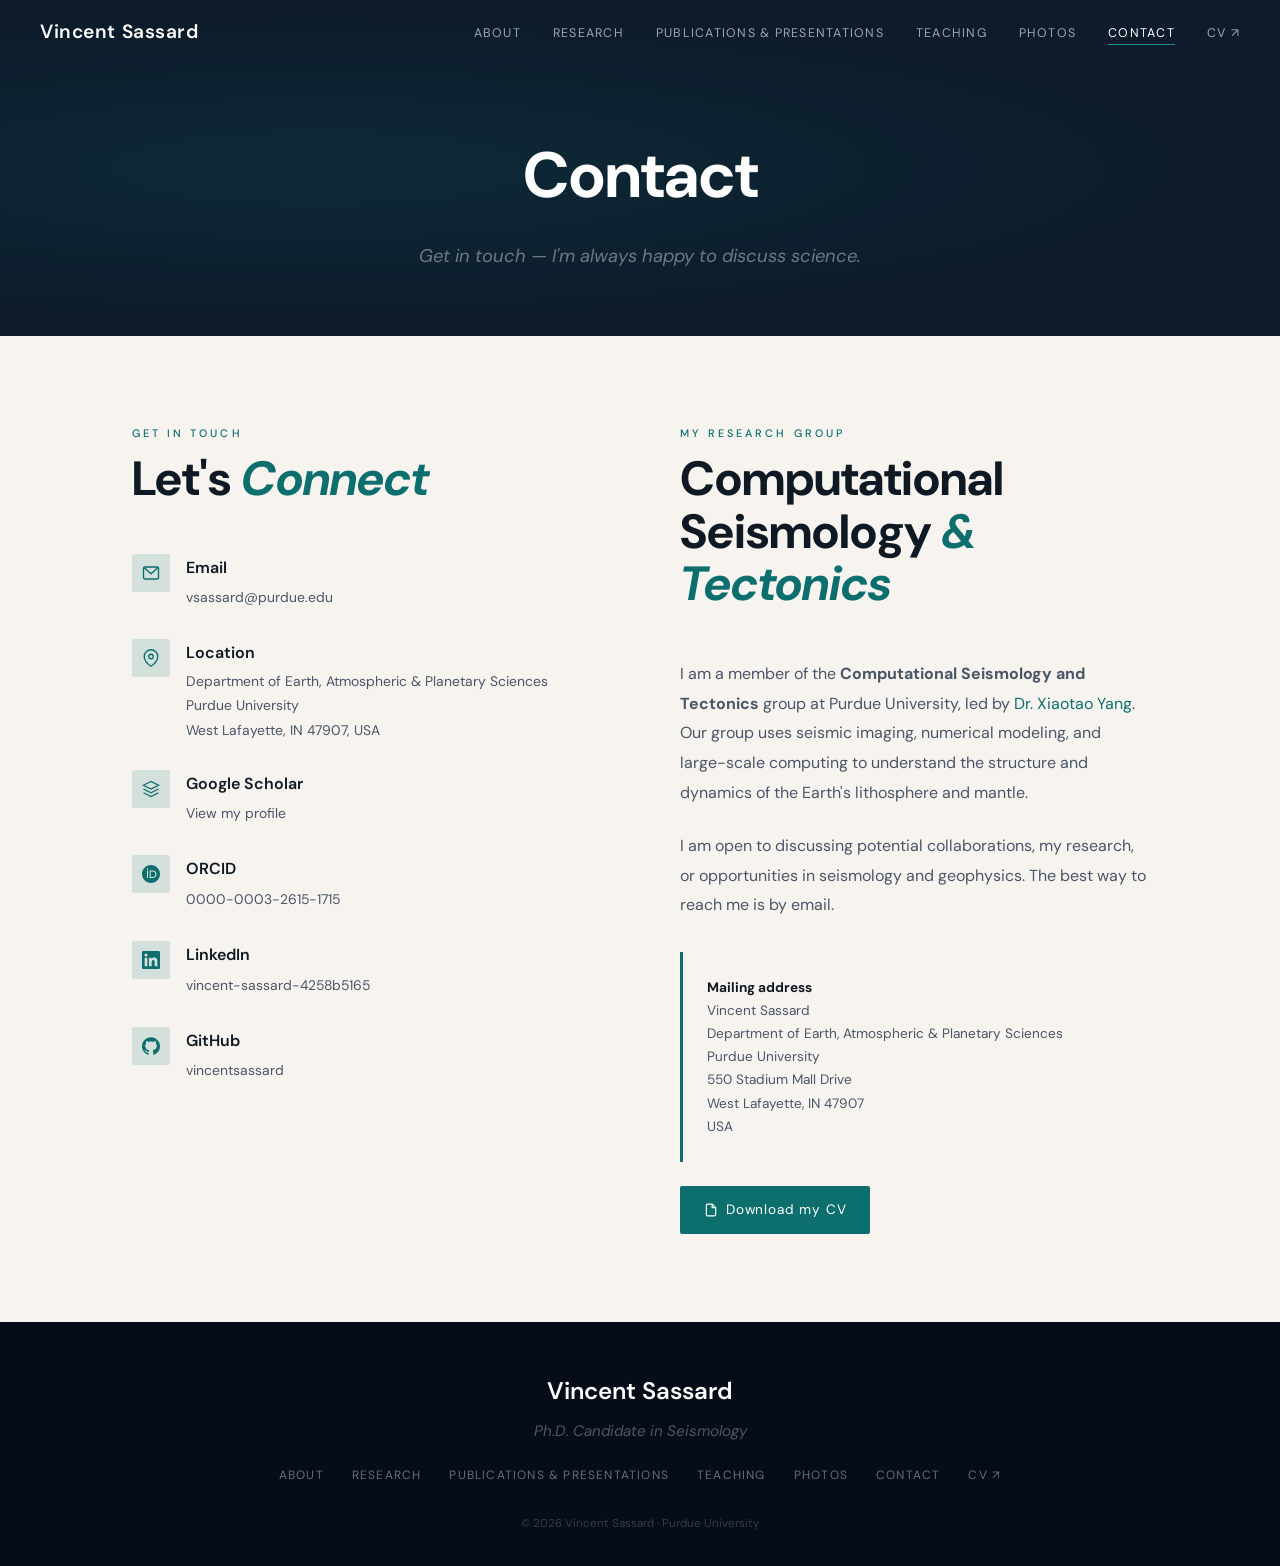
==== contact.html @ 74c4a4c8 "Update contact.html" ====
<!DOCTYPE html>
<html lang="en">
<head>
  <meta charset="UTF-8" />
  <meta name="viewport" content="width=device-width, initial-scale=1.0" />
  <title>Contact — Vincent Sassard</title>
  <meta name="description" content="Contact Vincent Sassard, Ph.D. Candidate in seismology at Purdue University." />
  <link rel="stylesheet" href="style.css" />
  <link rel="icon" type="image/x-icon" href="images/favicon.ico">
  <link rel="icon" type="image/png" sizes="32x32" href="images/favicon-32x32.png">
</head>
<body>

  <nav class="nav" id="nav">
    <a href="index.html" class="nav-brand">Vincent Sassard</a>
    <ul class="nav-links">
      <li><a href="index.html">About</a></li>
      <li><a href="research.html">Research</a></li>
      <li><a href="presentations.html">Publications &amp; Presentations</a></li>
      <li><a href="teaching.html">Teaching</a></li>
      <li><a href="photos.html">Photos</a></li>
      <li><a href="contact.html" class="active">Contact</a></li>
      <li><a href="Vincent_SASSARD_CV_2026-05-25.pdf" target="_blank">CV ↗</a></li>
    </ul>
  </nav>

  <header class="page-header">
    <div class="page-header-inner">
      <h1>Contact</h1>
      <p>Get in touch — I'm always happy to discuss science.</p>
    </div>
  </header>

  <section>
    <div class="container">
      <div class="contact-grid">

        <!-- Left column -->
        <div>
          <p class="section-label">Get in Touch</p>
          <h2 class="section-title">Let's <em>Connect</em></h2>

          <div class="contact-item fade-in">
            <div class="contact-item-icon">
              <svg width="18" height="18" fill="none" stroke="currentColor" stroke-width="1.8" viewBox="0 0 24 24"><rect x="2" y="4" width="20" height="16" rx="2"/><polyline points="2,4 12,13 22,4"/></svg>
            </div>
            <div class="contact-item-text">
              <h3>Email</h3>
              <a href="mailto:vsassard@purdue.edu">vsassard@purdue.edu</a>
            </div>
          </div>

          <div class="contact-item fade-in">
            <div class="contact-item-icon">
              <svg width="18" height="18" fill="none" stroke="currentColor" stroke-width="1.8" viewBox="0 0 24 24"><path d="M21 10c0 7-9 13-9 13s-9-6-9-13a9 9 0 0 1 18 0z"/><circle cx="12" cy="10" r="3"/></svg>
            </div>
            <div class="contact-item-text">
              <h3>Location</h3>
              <p>Department of Earth, Atmospheric &amp; Planetary Sciences<br>
              Purdue University<br>
              West Lafayette, IN 47907, USA</p>
            </div>
          </div>

          <div class="contact-item fade-in">
            <div class="contact-item-icon">
              <svg width="18" height="18" fill="none" stroke="currentColor" stroke-width="1.8" viewBox="0 0 24 24"><path d="M12 2L2 7l10 5 10-5-10-5z"/><path d="M2 17l10 5 10-5"/><path d="M2 12l10 5 10-5"/></svg>
            </div>
            <div class="contact-item-text">
              <h3>Google Scholar</h3>
              <a href="https://scholar.google.com/citations?user=3VavhfUAAAAJ&hl=en" target="_blank">View my profile</a>
            </div>
          </div>

          <div class="contact-item fade-in">
            <div class="contact-item-icon">
              <svg width="18" height="18" fill="currentColor" viewBox="0 0 24 24"><path d="M12 0C5.372 0 0 5.372 0 12s5.372 12 12 12 12-5.372 12-12S18.628 0 12 0zM7.369 4.378c.525 0 .947.431.947.947s-.422.947-.947.947a.95.95 0 0 1-.947-.947c0-.525.422-.947.947-.947zm-.722 3.038h1.444v10.041H6.647V7.416zm3.562 0h3.9c3.712 0 5.344 2.653 5.344 5.025 0 2.578-2.016 5.025-5.325 5.025h-3.919V7.416zm1.444 1.303v7.444h2.297c3.272 0 4.022-2.484 4.022-3.722 0-2.016-1.284-3.722-4.097-3.722h-2.222z"/></svg>
            </div>
            <div class="contact-item-text">
              <h3>ORCID</h3>
              <a href="https://orcid.org/0000-0003-2615-1715" target="_blank">0000-0003-2615-1715</a>
            </div>
          </div>

          <div class="contact-item fade-in">
            <div class="contact-item-icon">
              <svg width="18" height="18" fill="currentColor" viewBox="0 0 24 24"><path d="M20.447 20.452h-3.554v-5.569c0-1.328-.027-3.037-1.852-3.037-1.853 0-2.136 1.445-2.136 2.939v5.667H9.351V9h3.414v1.561h.046c.477-.9 1.637-1.85 3.37-1.85 3.601 0 4.267 2.37 4.267 5.455v6.286zM5.337 7.433a2.062 2.062 0 0 1-2.063-2.065 2.064 2.064 0 1 1 2.063 2.065zm1.782 13.019H3.555V9h3.564v11.452zM22.225 0H1.771C.792 0 0 .774 0 1.729v20.542C0 23.227.792 24 1.771 24h20.451C23.2 24 24 23.227 24 22.271V1.729C24 .774 23.2 0 22.222 0h.003z"/></svg>
            </div>
            <div class="contact-item-text">
              <h3>LinkedIn</h3>
              <a href="https://www.linkedin.com/in/vincent-sassard-4258b5165" target="_blank">vincent-sassard-4258b5165</a>
            </div>
          </div>

          <div class="contact-item fade-in">
            <div class="contact-item-icon">
              <svg width="18" height="18" fill="currentColor" viewBox="0 0 24 24"><path d="M12 .297c-6.63 0-12 5.373-12 12 0 5.303 3.438 9.8 8.205 11.385.6.113.82-.258.82-.577 0-.285-.01-1.04-.015-2.04-3.338.724-4.042-1.61-4.042-1.61C4.422 18.07 3.633 17.7 3.633 17.7c-1.087-.744.084-.729.084-.729 1.205.084 1.838 1.236 1.838 1.236 1.07 1.835 2.809 1.305 3.495.998.108-.776.417-1.305.76-1.605-2.665-.3-5.466-1.332-5.466-5.93 0-1.31.465-2.38 1.235-3.22-.135-.303-.54-1.523.105-3.176 0 0 1.005-.322 3.3 1.23.96-.267 1.98-.399 3-.405 1.02.006 2.04.138 3 .405 2.28-1.552 3.285-1.23 3.285-1.23.645 1.653.24 2.873.12 3.176.765.84 1.23 1.91 1.23 3.22 0 4.61-2.805 5.625-5.475 5.92.42.36.81 1.096.81 2.22 0 1.606-.015 2.896-.015 3.286 0 .315.21.69.825.57C20.565 22.092 24 17.592 24 12.297c0-6.627-5.373-12-12-12"/></svg>
            </div>
            <div class="contact-item-text">
              <h3>GitHub</h3>
              <a href="https://github.com/vincentsassard" target="_blank">vincentsassard</a>
            </div>
          </div>

        </div>

        <!-- Right column -->
        <div>
          <p class="section-label">My Research Group</p>
          <h2 class="section-title">Computational Seismology <em>&amp; Tectonics</em></h2>

          <p style="color:var(--text-secondary);font-size:1rem;line-height:1.85;margin-bottom:1.5rem;">
            I am a member of the <strong>Computational Seismology and Tectonics</strong> group at Purdue University,
            led by <a href="https://www.eaps.purdue.edu/people/profile/xyang/" target="_blank">Dr. Xiaotao Yang</a>.
            Our group uses seismic imaging, numerical modeling, and large-scale computing to understand the
            structure and dynamics of the Earth's lithosphere and mantle.
          </p>

          <p style="color:var(--text-secondary);font-size:1rem;line-height:1.85;margin-bottom:2rem;">
            I am open to discussing potential collaborations, my research, or opportunities in seismology and geophysics.
            The best way to reach me is by email.
          </p>

          <div style="padding:1.5rem;background:var(--cream);border-left:3px solid var(--teal);margin-bottom:1.5rem;">
            <p style="font-size:0.85rem;color:var(--text-secondary);line-height:1.7;margin:0;">
              <strong style="color:var(--text-primary);">Mailing address</strong><br>
              Vincent Sassard<br>
              Department of Earth, Atmospheric &amp; Planetary Sciences<br>
              Purdue University<br>
              550 Stadium Mall Drive<br>
              West Lafayette, IN 47907<br>
              USA
            </p>
          </div>

          <a href="Vincent_SASSARD_CV_2026-05-25.pdf" target="_blank"
             style="display:inline-flex;align-items:center;gap:0.5rem;padding:0.75rem 1.5rem;
                    background:var(--teal);color:#fff;font-size:0.85rem;
                    letter-spacing:0.06em;border-radius:2px;transition:var(--transition);"
             onmouseover="this.style.background='var(--teal-light)'"
             onmouseout="this.style.background='var(--teal)'">
            <svg width="14" height="14" fill="none" stroke="currentColor" stroke-width="2" viewBox="0 0 24 24"><path d="M14 2H6a2 2 0 0 0-2 2v16a2 2 0 0 0 2 2h12a2 2 0 0 0 2-2V8z"/><polyline points="14,2 14,8 20,8"/></svg>
            Download my CV
          </a>
        </div>

      </div>
    </div>
  </section>

  <footer class="footer">
    <div class="footer-inner">
      <div class="footer-name">Vincent Sassard</div>
      <div class="footer-title">Ph.D. Candidate in Seismology</div>
      <nav class="footer-nav">
        <a href="index.html">About</a>
        <a href="research.html">Research</a>
        <a href="presentations.html">Publications &amp; Presentations</a>
        <a href="teaching.html">Teaching</a>
        <a href="photos.html">Photos</a>
        <a href="contact.html">Contact</a>
        <a href="Vincent_SASSARD_CV_2026-05-25.pdf" target="_blank">CV ↗</a>
      </nav>
      <div class="footer-copy">© 2026 Vincent Sassard · Purdue University</div>
    </div>
  </footer>

  <script src="script.js"></script>
</body>
</html>
---- style.css ----
@import url('https://fonts.googleapis.com/css2?family=Cormorant+Garamond:ital,wght@0,400;0,600;0,700;1,400;1,600&family=DM+Sans:ital,wght@0,300;0,400;0,500;1,300&display=swap');

/* =====================
   CSS VARIABLES
   ===================== */
:root {
  --navy:        #060c18;
  --navy-mid:    #0d1b2a;
  --navy-light:  #1a3048;
  --teal:        #0d6e6e;
  --teal-light:  #1a9090;
  --teal-glow:   rgba(13,110,110,0.15);
  --gold:        #b8860b;
  --gold-light:  #d4a820;
  --cream:       #f7f4ef;
  --cream-dark:  #ede8e0;
  --white:       #ffffff;
  --text-primary:   #0f1923;
  --text-secondary: #4a5568;
  --text-muted:     #718096;
  --border:         rgba(0,0,0,0.09);
  --border-light:   rgba(0,0,0,0.06);

  --font-display: 'Cormorant Garamond', Georgia, serif;
  --font-body:    'DM Sans', system-ui, sans-serif;

  --max-width: 1080px;
  --ease: cubic-bezier(0.4, 0, 0.2, 1);
  --transition: all 0.35s var(--ease);
  --shadow-sm:  0 2px 8px rgba(0,0,0,0.07);
  --shadow:     0 4px 24px rgba(0,0,0,0.11);
  --shadow-lg:  0 12px 48px rgba(0,0,0,0.17);
}

/* =====================
   RESET & BASE
   ===================== */
*, *::before, *::after { box-sizing: border-box; margin: 0; padding: 0; }

html { scroll-behavior: smooth; font-size: 16px; }

body {
  font-family: var(--font-body);
  font-weight: 400;
  color: var(--text-primary);
  background: var(--cream);
  line-height: 1.75;
  -webkit-font-smoothing: antialiased;
}

img { max-width: 100%; height: auto; display: block; }

a { color: var(--teal); text-decoration: none; transition: var(--transition); }
a:hover { color: var(--teal-light); }

/* =====================
   NAVIGATION
   ===================== */
.nav {
  position: fixed; top: 0; left: 0; right: 0; z-index: 1000;
  height: 64px;
  padding: 0 2.5rem;
  display: flex; align-items: center; justify-content: space-between;
  background: transparent;
  transition: var(--transition);
}

.nav.scrolled {
  background: rgba(6, 12, 24, 0.96);
  backdrop-filter: blur(16px);
  border-bottom: 1px solid rgba(255,255,255,0.07);
  box-shadow: 0 4px 24px rgba(0,0,0,0.3);
}

.nav-brand {
  font-size: 1.2rem;
  font-weight: 600;
  color: #fff;
  letter-spacing: 0.03em;
}

.nav-links { display: flex; gap: 2rem; list-style: none; }

.nav-links a {
  color: rgba(255,255,255,0.6);
  font-size: 0.78rem;
  font-weight: 400;
  letter-spacing: 0.1em;
  text-transform: uppercase;
  position: relative;
}

.nav-links a::after {
  content: '';
  position: absolute; bottom: -4px; left: 0;
  width: 0; height: 1px;
  background: var(--teal-light);
  transition: var(--transition);
}

.nav-links a:hover,
.nav-links a.active { color: #fff; }

.nav-links a:hover::after,
.nav-links a.active::after { width: 100%; }

/* =====================
   HERO (index only)
   ===================== */
.hero {
  position: relative; min-height: 100vh;
  display: flex; align-items: center; justify-content: center;
  overflow: hidden;
  background: var(--navy);
}

.hero-bg {
  position: absolute; inset: 0;
  background:
    radial-gradient(ellipse at 15% 60%, rgba(13,110,110,0.28) 0%, transparent 55%),
    radial-gradient(ellipse at 85% 20%, rgba(184,134,11,0.12) 0%, transparent 45%),
    linear-gradient(155deg, #060c18 0%, #0d1b2a 55%, #081420 100%);
}

.hero-grain {
  position: absolute; inset: 0;
  background-image: url("data:image/svg+xml,%3Csvg viewBox='0 0 256 256' xmlns='http://www.w3.org/2000/svg'%3E%3Cfilter id='noise'%3E%3CfeTurbulence type='fractalNoise' baseFrequency='0.9' numOctaves='4' stitchTiles='stitch'/%3E%3C/filter%3E%3Crect width='100%25' height='100%25' filter='url(%23noise)' opacity='0.04'/%3E%3C/svg%3E");
  opacity: 0.5;
}

.hero-wave {
  position: absolute; bottom: 0; left: 0; right: 0;
  height: 160px; opacity: 0.12; pointer-events: none;
}

.hero-content {
  position: relative; z-index: 2;
  text-align: center; padding: 2rem;
  max-width: 820px;
}

.hero-eyebrow {
  font-size: 0.7rem; font-weight: 500;
  letter-spacing: 0.3em; text-transform: uppercase;
  color: var(--teal-light); margin-bottom: 1.5rem;
  opacity: 0; animation: fadeUp 0.9s var(--ease) 0.15s forwards;
}

.hero-name {
  font-size: clamp(3.5rem, 9vw, 7rem);
  font-weight: 700; color: #fff;
  line-height: 0.95; letter-spacing: -0.01em;
  margin-bottom: 1.25rem;
  opacity: 0; animation: fadeUp 0.9s var(--ease) 0.35s forwards;
}

.hero-name span { color: var(--teal-light); }

.hero-tagline {
  font-size: clamp(1.1rem, 2.5vw, 1.55rem);
  font-weight: 400;
  color: rgba(255,255,255,0.55);
  margin-bottom: 0.6rem;
  opacity: 0; animation: fadeUp 0.9s var(--ease) 0.55s forwards;
}

.hero-affil {
  font-size: 0.82rem; letter-spacing: 0.06em;
  color: rgba(255,255,255,0.35);
  margin-bottom: 2.75rem;
  opacity: 0; animation: fadeUp 0.9s var(--ease) 0.65s forwards;
}

.hero-links {
  display: flex; gap: 0.75rem; justify-content: center; flex-wrap: wrap;
  opacity: 0; animation: fadeUp 0.9s var(--ease) 0.85s forwards;
}

.hero-link {
  display: inline-flex; align-items: center; gap: 0.4rem;
  padding: 0.5rem 1.1rem;
  border: 1px solid rgba(255,255,255,0.18);
  border-radius: 2px;
  color: rgba(255,255,255,0.65);
  font-size: 0.75rem; letter-spacing: 0.06em;
  background: rgba(255,255,255,0.03);
  transition: var(--transition);
}

.hero-link:hover {
  border-color: var(--teal-light);
  color: var(--teal-light);
  background: rgba(13,110,110,0.1);
  transform: translateY(-2px);
}

.hero-scroll {
  position: absolute; bottom: 2.5rem; left: 50%; transform: translateX(-50%);
  display: flex; flex-direction: column; align-items: center; gap: 0.5rem;
  color: rgba(255,255,255,0.3);
  font-size: 0.65rem; letter-spacing: 0.2em; text-transform: uppercase;
  animation: float 3s ease-in-out infinite 2s;
}

.hero-scroll-line {
  width: 1px; height: 36px;
  background: linear-gradient(to bottom, transparent, rgba(255,255,255,0.3));
}

/* =====================
   PAGE HEADER (non-hero pages)
   ===================== */
.page-header {
  background: var(--navy-mid);
  padding: 7.5rem 2rem 4rem;
  text-align: center; position: relative; overflow: hidden;
}

.page-header::before {
  content: '';
  position: absolute; inset: 0;
  background: radial-gradient(ellipse at 25% 50%, rgba(13,110,110,0.18) 0%, transparent 65%);
}

.page-header-inner { position: relative; z-index: 1; }

.page-header h1 {
  font-size: clamp(2.5rem, 5vw, 4.5rem);
  font-weight: 700; color: #fff;
  margin-bottom: 0.5rem;
}

.page-header p {
  font-size: 1.15rem; font-style: italic;
  color: rgba(255,255,255,0.4);
}

/* =====================
   LAYOUT
   ===================== */
.container { max-width: var(--max-width); margin: 0 auto; padding: 0 2rem; }

section { padding: 5.5rem 0; }
section.alt { background: var(--white); }

.section-label {
  font-size: 0.68rem; font-weight: 500; letter-spacing: 0.28em;
  text-transform: uppercase; color: var(--teal); margin-bottom: 0.6rem;
}

.section-title {
  font-size: clamp(2rem, 4vw, 3rem);
  font-weight: 700; color: var(--text-primary);
  line-height: 1.1; margin-bottom: 3rem;
}

.section-title em { font-style: italic; color: var(--teal); }

/* =====================
   ABOUT (index)
   ===================== */
.about-grid {
  display: grid;
  grid-template-columns: 280px 1fr;
  gap: 5rem; align-items: start;
}

.about-photo {
  width: 100%; aspect-ratio: 3/4;
  object-fit: cover; border-radius: 2px;
  margin-bottom: 1.5rem;
  box-shadow: var(--shadow);
}

.about-photo-placeholder {
  width: 100%; aspect-ratio: 3/4;
  background: linear-gradient(160deg, var(--navy-light), var(--navy-mid));
  border-radius: 2px; margin-bottom: 1.5rem;
  display: flex; flex-direction: column;
  align-items: center; justify-content: center; gap: 0.5rem;
  color: rgba(255,255,255,0.18);
  font-size: 0.78rem; letter-spacing: 0.1em;
  position: relative; overflow: hidden;
}

.about-photo-placeholder::before {
  content: '';
  position: absolute; inset: 0;
  background: radial-gradient(ellipse at 50% 30%, rgba(13,110,110,0.25), transparent 60%);
}

.sidebar-links { list-style: none; display: flex; flex-direction: column; gap: 0.6rem; }

.sidebar-links li {
  display: flex; align-items: center; gap: 0.6rem;
  font-size: 0.82rem; color: var(--text-secondary);
}

.sidebar-links a { color: var(--text-secondary); font-size: 0.82rem; }
.sidebar-links a:hover { color: var(--teal); }

.sidebar-icon { width: 15px; color: var(--teal); flex-shrink: 0; }

.about-body p {
  color: var(--text-secondary);
  margin-bottom: 1.5rem;
  font-size: 1.02rem; line-height: 1.85;
}

.about-body p:first-child { font-size: 1.12rem; }

h3.sub-heading {
  font-size: 1.35rem; font-weight: 600;
  color: var(--text-primary); margin: 2.5rem 0 1rem;
}

.interests-grid {
  display: grid; grid-template-columns: 1fr 1fr; gap: 0.75rem;
  margin-top: 1rem;
}

.interest-card {
  padding: 1rem 1.1rem;
  background: var(--cream);
  border-left: 3px solid var(--teal);
  font-size: 0.88rem; color: var(--text-secondary); line-height: 1.5;
}

/* =====================
   TIMELINE
   ===================== */
.timeline { position: relative; padding-left: 2.25rem; }

.timeline::before {
  content: '';
  position: absolute; left: 0; top: 10px; bottom: 0;
  width: 1px;
  background: linear-gradient(to bottom, var(--teal) 70%, transparent);
}

.timeline-item { position: relative; padding-bottom: 2.25rem; }

.timeline-item::before {
  content: '';
  position: absolute;
  left: -2.625rem; top: 6px;
  width: 8px; height: 8px;
  border-radius: 50%;
  background: var(--teal);
  border: 2px solid var(--cream);
  box-shadow: 0 0 0 1px var(--teal);
}

.timeline-date {
  font-size: 0.72rem; font-weight: 500;
  letter-spacing: 0.12em; text-transform: uppercase;
  color: var(--teal); margin-bottom: 0.2rem;
}

.timeline-title {
  font-size: 1.15rem; font-weight: 600;
  color: var(--text-primary); margin-bottom: 0.15rem;
}

.timeline-sub {
  font-size: 0.87rem; color: var(--text-muted);
  font-style: italic; margin-bottom: 0.4rem;
}

.timeline-body {
  font-size: 0.87rem; color: var(--text-secondary); line-height: 1.7;
}

/* =====================
   PUBLICATION CARDS
   ===================== */
.pub-list { display: flex; flex-direction: column; gap: 1.25rem; }

.pub-card {
  padding: 1.75rem 2rem;
  background: var(--white);
  border: 1px solid var(--border-light);
  border-radius: 2px;
  position: relative; overflow: hidden;
  transition: var(--transition);
}

.pub-card::before {
  content: '';
  position: absolute; left: 0; top: 0; bottom: 0; width: 3px;
  background: var(--teal);
  transform: scaleY(0); transform-origin: bottom;
  transition: var(--transition);
}

.pub-card:hover { box-shadow: var(--shadow); transform: translateX(5px); }
.pub-card:hover::before { transform: scaleY(1); }

.pub-year {
  font-size: 0.7rem; font-weight: 500;
  letter-spacing: 0.18em; color: var(--teal); text-transform: uppercase;
  margin-bottom: 0.3rem;
}

.pub-journal {
  font-size: 0.78rem; color: var(--text-muted);
  font-style: italic; margin-bottom: 0.4rem;
}

.pub-badge {
  display: inline-block;
  font-size: 0.68rem; font-weight: 500;
  letter-spacing: 0.06em;
  padding: 0.1rem 0.5rem;
  background: rgba(184,134,11,0.12);
  color: var(--gold);
  border-radius: 2px; margin-bottom: 0.6rem;
}

.pub-title {
  font-size: 1.15rem; font-weight: 600;
  color: var(--text-primary); line-height: 1.3;
  margin-bottom: 0.5rem;
}

.pub-authors {
  font-size: 0.83rem; color: var(--text-secondary);
  margin-bottom: 0.75rem; line-height: 1.55;
}

.pub-authors strong { font-weight: 600; color: var(--text-primary); }

.pub-doi {
  display: inline-flex; align-items: center; gap: 0.3rem;
  font-size: 0.77rem; color: var(--teal);
}

.pub-doi:hover { color: var(--teal-light); }

/* =====================
   TALKS
   ===================== */
.talks-list { display: flex; flex-direction: column; }

.talk-item {
  display: grid;
  grid-template-columns: 72px 1fr;
  gap: 1.5rem;
  padding: 1.25rem 0;
  border-bottom: 1px solid var(--border-light);
  align-items: start;
}

.talk-date {
  font-size: 0.72rem; font-weight: 500; color: var(--teal);
  letter-spacing: 0.06em; padding-top: 0.3rem;
  white-space: nowrap;
}

.talk-title {
  font-size: 1.05rem; font-weight: 600;
  color: var(--text-primary); line-height: 1.3;
  margin-bottom: 0.2rem;
}

.talk-venue {
  font-size: 0.8rem; color: var(--text-muted);
  font-style: italic; margin-bottom: 0.25rem;
}

.talk-authors { font-size: 0.8rem; color: var(--text-secondary); }
.talk-authors strong { font-weight: 600; color: var(--text-primary); }

.talk-type {
  display: inline-block;
  font-size: 0.66rem; font-weight: 500;
  letter-spacing: 0.09em; text-transform: uppercase;
  padding: 0.12rem 0.45rem; border-radius: 2px; margin-top: 0.35rem;
}

.talk-type.oral   { background: rgba(13,110,110,0.1); color: var(--teal); }
.talk-type.poster { background: rgba(184,134,11,0.1); color: var(--gold); }

/* =====================
   TEACHING
   ===================== */
.teaching-list { display: flex; flex-direction: column; }

.teaching-item {
  display: grid;
  grid-template-columns: 150px 1fr;
  gap: 1.5rem;
  padding: 1.1rem 0;
  border-bottom: 1px solid var(--border-light);
}

.teaching-date { font-size: 0.77rem; color: var(--text-muted); padding-top: 0.2rem; }

.teaching-role {
  font-size: 1.05rem; font-weight: 600;
  color: var(--text-primary); margin-bottom: 0.1rem;
}

.teaching-place { font-size: 0.82rem; color: var(--teal); font-style: italic; margin-bottom: 0.25rem; }
.teaching-desc  { font-size: 0.84rem; color: var(--text-secondary); line-height: 1.65; }

/* =====================
   AWARDS GRID
   ===================== */
.awards-grid {
  display: grid;
  grid-template-columns: repeat(auto-fill, minmax(290px, 1fr));
  gap: 1rem;
}

.award-card {
  padding: 1.25rem 1.4rem;
  background: var(--cream);
  border-top: 2px solid var(--gold);
  border-radius: 0 0 2px 2px;
}

.award-year {
  font-size: 0.68rem; font-weight: 500;
  letter-spacing: 0.18em; color: var(--gold); text-transform: uppercase;
  margin-bottom: 0.35rem;
}

.award-name {
  font-size: 1rem; font-weight: 600;
  color: var(--text-primary); line-height: 1.3;
  margin-bottom: 0.15rem;
}

.award-org { font-size: 0.78rem; color: var(--text-muted); font-style: italic; }

/* =====================
   RESEARCH CARDS
   ===================== */
.research-grid {
  display: grid;
  grid-template-columns: repeat(auto-fill, minmax(300px, 1fr));
  gap: 1.5rem;
  margin-bottom: 4rem;
}

.research-card {
  background: var(--white);
  border: 1px solid var(--border-light);
  border-radius: 2px;
  overflow: hidden;
  transition: var(--transition);
}

.research-card:hover { box-shadow: var(--shadow); transform: translateY(-4px); }

.research-card-img {
  height: 180px;
  background: linear-gradient(160deg, var(--navy-light), var(--navy-mid));
  position: relative; overflow: hidden;
  display: flex; align-items: flex-end;
}

.research-card-img-label {
  position: relative; z-index: 1;
  padding: 0.75rem 1rem;
  font-size: 1.3rem; font-weight: 600;
  color: rgba(255,255,255,0.25);
  font-style: italic;
}

.research-card-img.theme-1 { background: linear-gradient(145deg, #0a1f3a 0%, #0d3d4d 100%); }
.research-card-img.theme-1::before {
  content: ''; position: absolute; inset: 0;
  background: radial-gradient(ellipse at 30% 70%, rgba(13,110,110,0.4), transparent 55%);
}

.research-card-img.theme-2 { background: linear-gradient(145deg, #1a0a2e 0%, #0d1b2a 100%); }
.research-card-img.theme-2::before {
  content: ''; position: absolute; inset: 0;
  background: radial-gradient(ellipse at 70% 30%, rgba(184,134,11,0.25), transparent 55%);
}

.research-card-img.theme-3 { background: linear-gradient(145deg, #0a2818 0%, #0a1a2e 100%); }
.research-card-img.theme-3::before {
  content: ''; position: absolute; inset: 0;
  background: radial-gradient(ellipse at 50% 60%, rgba(26,90,90,0.5), transparent 55%);
}

.research-card-body { padding: 1.5rem; }

.research-card-title {
  font-size: 1.15rem; font-weight: 600;
  color: var(--text-primary); margin-bottom: 0.6rem; line-height: 1.3;
}

.research-card-body p {
  font-size: 0.87rem; color: var(--text-secondary); line-height: 1.7;
}

/* =====================
   CONTACT PAGE
   ===================== */
.contact-grid { display: grid; grid-template-columns: 1fr 1fr; gap: 5rem; }

.contact-item { display: flex; gap: 1rem; margin-bottom: 1.75rem; align-items: flex-start; }

.contact-item-icon {
  width: 38px; height: 38px; flex-shrink: 0;
  background: var(--teal-glow); border-radius: 2px;
  display: flex; align-items: center; justify-content: center;
  color: var(--teal);
}

.contact-item-text h3 { font-size: 1rem; font-weight: 600; color: var(--text-primary); margin-bottom: 0.1rem; }
.contact-item-text p,
.contact-item-text a  { font-size: 0.87rem; color: var(--text-secondary); }
.contact-item-text a:hover { color: var(--teal); }

/* =====================
   FOOTER
   ===================== */
.footer { background: var(--navy); padding: 3rem 2rem 2rem; text-align: center; }

.footer-inner { max-width: var(--max-width); margin: 0 auto; }

.footer-name {
  font-size: 1.5rem; font-weight: 600; color: #fff; margin-bottom: 0.4rem;
}

.footer-title {
  font-size: 0.95rem; font-style: italic;
  color: rgba(255,255,255,0.3); margin-bottom: 1.25rem;
}

.footer-nav {
  display: flex; gap: 1.75rem; justify-content: center;
  flex-wrap: wrap; margin-bottom: 1.75rem;
}

.footer-nav a {
  font-size: 0.75rem; color: rgba(255,255,255,0.4);
  text-transform: uppercase; letter-spacing: 0.1em;
}

.footer-nav a:hover { color: rgba(255,255,255,0.8); }

.footer-widgets {
  display: flex; justify-content: center; align-items: center;
  gap: 2.5rem; flex-wrap: wrap; margin-bottom: 1.5rem; min-height: 48px;
}

.footer-copy { font-size: 0.72rem; color: rgba(255,255,255,0.2); }

/* =====================
   DIVIDER
   ===================== */
.wave-divider { height: 2px; background: linear-gradient(to right, transparent, var(--teal-glow), transparent); margin: 0; }

/* =====================
   ANIMATIONS
   ===================== */
@keyframes fadeUp {
  from { opacity: 0; transform: translateY(22px); }
  to   { opacity: 1; transform: translateY(0); }
}

@keyframes float {
  0%, 100% { transform: translateX(-50%) translateY(0); }
  50%       { transform: translateX(-50%) translateY(10px); }
}

.fade-in {
  opacity: 0; transform: translateY(20px);
  transition: opacity 0.65s var(--ease), transform 0.65s var(--ease);
}

.fade-in.visible { opacity: 1; transform: translateY(0); }

.fade-in:nth-child(2) { transition-delay: 0.08s; }
.fade-in:nth-child(3) { transition-delay: 0.16s; }
.fade-in:nth-child(4) { transition-delay: 0.24s; }
.fade-in:nth-child(5) { transition-delay: 0.32s; }
.fade-in:nth-child(6) { transition-delay: 0.40s; }

/* =====================
   RESPONSIVE
   ===================== */
@media (max-width: 900px) {
  .about-grid { grid-template-columns: 1fr; gap: 2.5rem; }
  .contact-grid { grid-template-columns: 1fr; gap: 2.5rem; }
  .about-photo, .about-photo-placeholder { max-width: 240px; }
}

@media (max-width: 768px) {
  .nav-links { display: none; }
  section { padding: 3.5rem 0; }
  .container { padding: 0 1.25rem; }
  .talk-item { grid-template-columns: 58px 1fr; gap: 1rem; }
  .teaching-item { grid-template-columns: 1fr; gap: 0.2rem; }
  .teaching-date { color: var(--teal); font-size: 0.72rem; }
  .awards-grid { grid-template-columns: 1fr; }
}
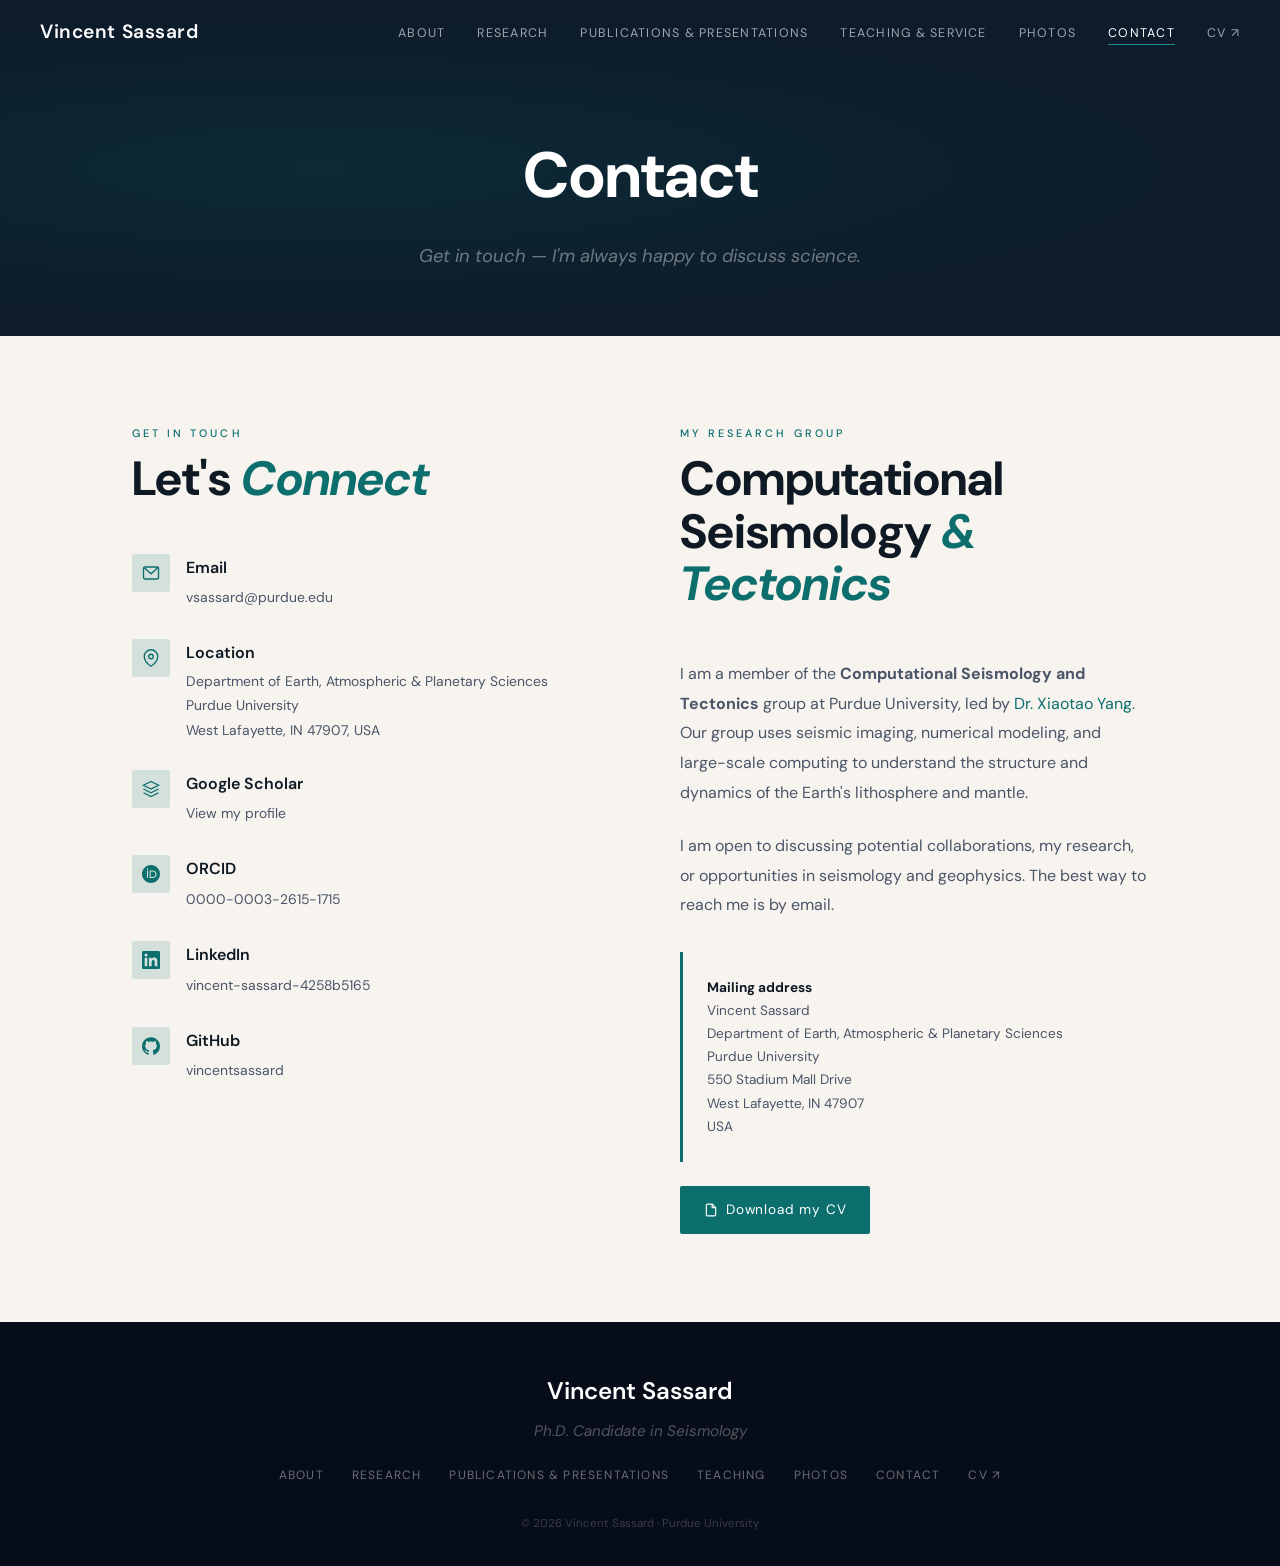
==== commit 69038940: "Update contact.html" ====
--- a/contact.html
+++ b/contact.html
@@ -17,7 +17,7 @@
       <li><a href="index.html">About</a></li>
       <li><a href="research.html">Research</a></li>
       <li><a href="presentations.html">Publications &amp; Presentations</a></li>
-      <li><a href="teaching.html">Teaching</a></li>
+      <li><a href="teaching.html">Teaching &amp; Service</a></li>
       <li><a href="photos.html">Photos</a></li>
       <li><a href="contact.html" class="active">Contact</a></li>
       <li><a href="Vincent_SASSARD_CV_2026-05-25.pdf" target="_blank">CV ↗</a></li>
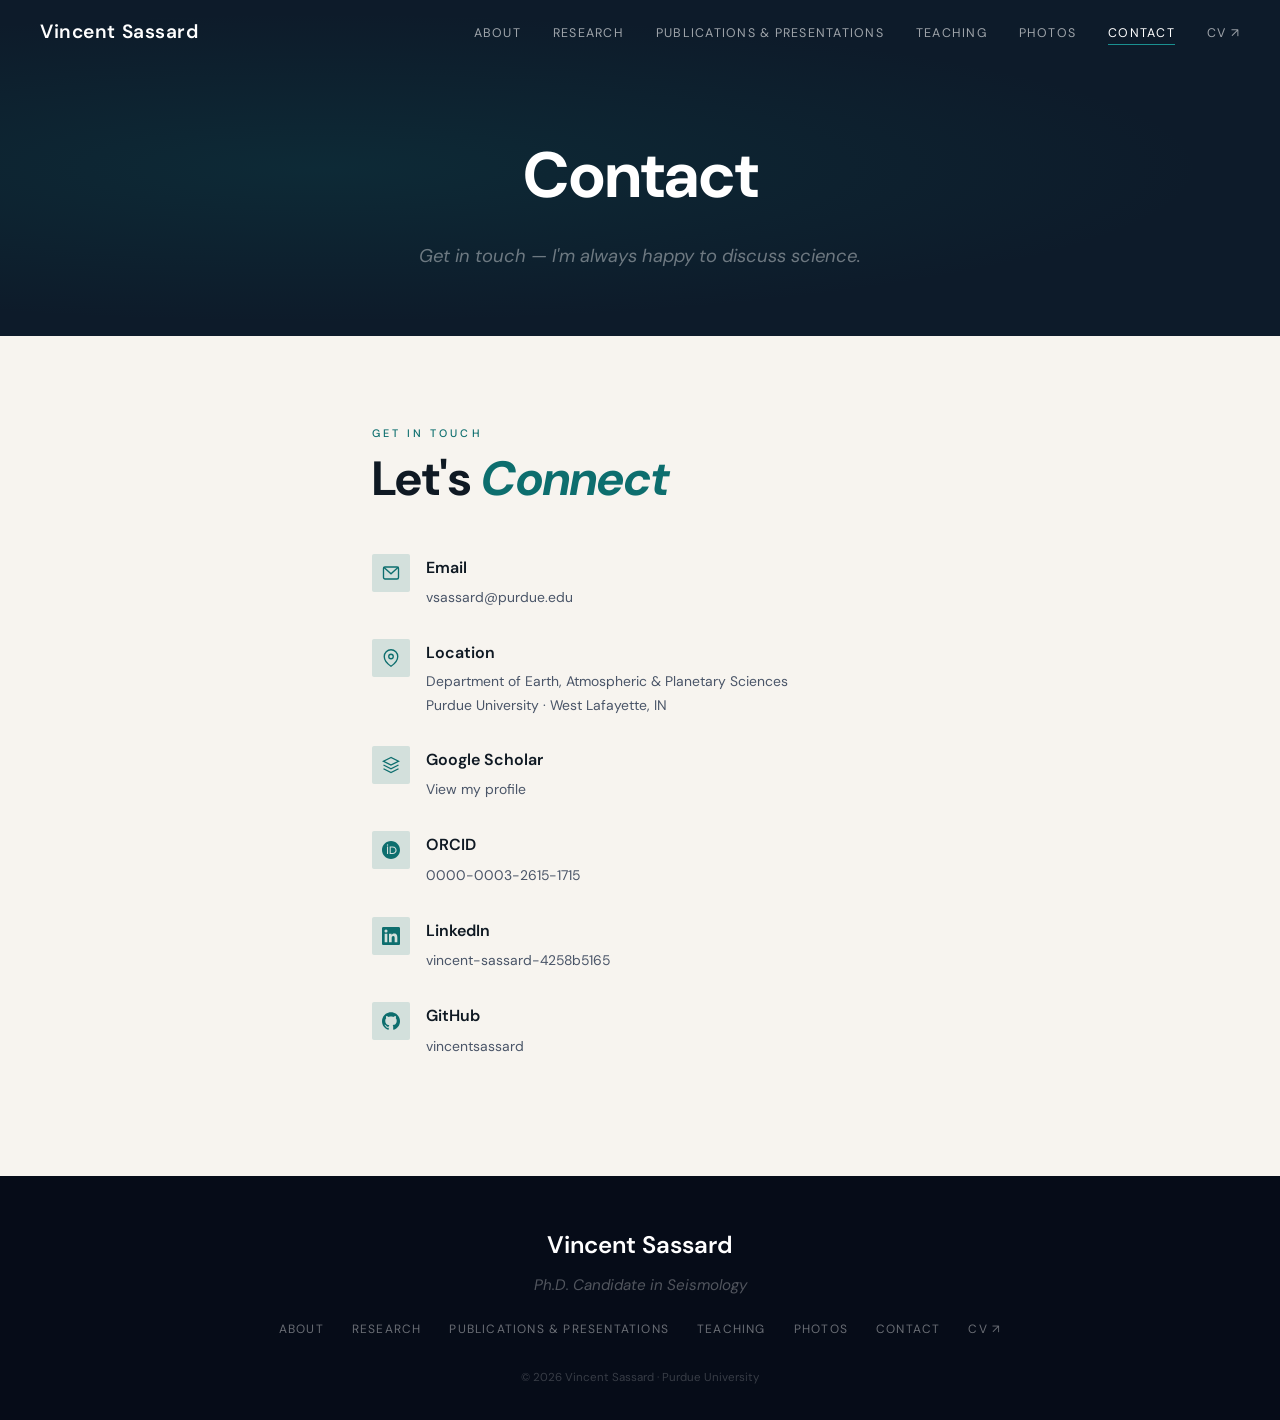
==== commit b8966964: "Add files via upload" ====
--- a/contact.html
+++ b/contact.html
@@ -6,8 +6,8 @@
   <title>Contact — Vincent Sassard</title>
   <meta name="description" content="Contact Vincent Sassard, Ph.D. Candidate in seismology at Purdue University." />
   <link rel="stylesheet" href="style.css" />
-  <link rel="icon" type="image/x-icon" href="images/favicon.ico">
-  <link rel="icon" type="image/png" sizes="32x32" href="images/favicon-32x32.png">
+  <link rel="icon" type="image/x-icon" href="favicon.ico">
+  <link rel="icon" type="image/png" sizes="32x32" href="favicon-32x32.png">
 </head>
 <body>
 
@@ -17,7 +17,7 @@
       <li><a href="index.html">About</a></li>
       <li><a href="research.html">Research</a></li>
       <li><a href="presentations.html">Publications &amp; Presentations</a></li>
-      <li><a href="teaching.html">Teaching &amp; Service</a></li>
+      <li><a href="teaching.html">Teaching</a></li>
       <li><a href="photos.html">Photos</a></li>
       <li><a href="contact.html" class="active">Contact</a></li>
       <li><a href="Vincent_SASSARD_CV_2026-05-25.pdf" target="_blank">CV ↗</a></li>
@@ -32,119 +32,70 @@
   </header>
 
   <section>
-    <div class="container">
-      <div class="contact-grid">
+    <div class="container" style="max-width: 600px;">
+      <p class="section-label">Get in Touch</p>
+      <h2 class="section-title">Let's <em>Connect</em></h2>
 
-        <!-- Left column -->
-        <div>
-          <p class="section-label">Get in Touch</p>
-          <h2 class="section-title">Let's <em>Connect</em></h2>
+      <div class="contact-item fade-in">
+        <div class="contact-item-icon">
+          <svg width="18" height="18" fill="none" stroke="currentColor" stroke-width="1.8" viewBox="0 0 24 24"><rect x="2" y="4" width="20" height="16" rx="2"/><polyline points="2,4 12,13 22,4"/></svg>
+        </div>
+        <div class="contact-item-text">
+          <h3>Email</h3>
+          <a href="mailto:vsassard@purdue.edu">vsassard@purdue.edu</a>
+        </div>
+      </div>
 
-          <div class="contact-item fade-in">
-            <div class="contact-item-icon">
-              <svg width="18" height="18" fill="none" stroke="currentColor" stroke-width="1.8" viewBox="0 0 24 24"><rect x="2" y="4" width="20" height="16" rx="2"/><polyline points="2,4 12,13 22,4"/></svg>
-            </div>
-            <div class="contact-item-text">
-              <h3>Email</h3>
-              <a href="mailto:vsassard@purdue.edu">vsassard@purdue.edu</a>
-            </div>
-          </div>
+      <div class="contact-item fade-in">
+        <div class="contact-item-icon">
+          <svg width="18" height="18" fill="none" stroke="currentColor" stroke-width="1.8" viewBox="0 0 24 24"><path d="M21 10c0 7-9 13-9 13s-9-6-9-13a9 9 0 0 1 18 0z"/><circle cx="12" cy="10" r="3"/></svg>
+        </div>
+        <div class="contact-item-text">
+          <h3>Location</h3>
+          <p>Department of Earth, Atmospheric &amp; Planetary Sciences<br>Purdue University · West Lafayette, IN</p>
+        </div>
+      </div>
 
-          <div class="contact-item fade-in">
-            <div class="contact-item-icon">
-              <svg width="18" height="18" fill="none" stroke="currentColor" stroke-width="1.8" viewBox="0 0 24 24"><path d="M21 10c0 7-9 13-9 13s-9-6-9-13a9 9 0 0 1 18 0z"/><circle cx="12" cy="10" r="3"/></svg>
-            </div>
-            <div class="contact-item-text">
-              <h3>Location</h3>
-              <p>Department of Earth, Atmospheric &amp; Planetary Sciences<br>
-              Purdue University<br>
-              West Lafayette, IN 47907, USA</p>
-            </div>
-          </div>
+      <div class="contact-item fade-in">
+        <div class="contact-item-icon">
+          <svg width="18" height="18" fill="none" stroke="currentColor" stroke-width="1.8" viewBox="0 0 24 24"><path d="M12 2L2 7l10 5 10-5-10-5z"/><path d="M2 17l10 5 10-5"/><path d="M2 12l10 5 10-5"/></svg>
+        </div>
+        <div class="contact-item-text">
+          <h3>Google Scholar</h3>
+          <a href="https://scholar.google.com/citations?user=3VavhfUAAAAJ&hl=en" target="_blank">View my profile</a>
+        </div>
+      </div>
 
-          <div class="contact-item fade-in">
-            <div class="contact-item-icon">
-              <svg width="18" height="18" fill="none" stroke="currentColor" stroke-width="1.8" viewBox="0 0 24 24"><path d="M12 2L2 7l10 5 10-5-10-5z"/><path d="M2 17l10 5 10-5"/><path d="M2 12l10 5 10-5"/></svg>
-            </div>
-            <div class="contact-item-text">
-              <h3>Google Scholar</h3>
-              <a href="https://scholar.google.com/citations?user=3VavhfUAAAAJ&hl=en" target="_blank">View my profile</a>
-            </div>
-          </div>
+      <div class="contact-item fade-in">
+        <div class="contact-item-icon">
+          <svg width="18" height="18" fill="currentColor" viewBox="0 0 24 24"><path d="M12 0C5.372 0 0 5.372 0 12s5.372 12 12 12 12-5.372 12-12S18.628 0 12 0zM7.369 4.378c.525 0 .947.431.947.947s-.422.947-.947.947a.95.95 0 0 1-.947-.947c0-.525.422-.947.947-.947zm-.722 3.038h1.444v10.041H6.647V7.416zm3.562 0h3.9c3.712 0 5.344 2.653 5.344 5.025 0 2.578-2.016 5.025-5.325 5.025h-3.919V7.416zm1.444 1.303v7.444h2.297c3.272 0 4.022-2.484 4.022-3.722 0-2.016-1.284-3.722-4.097-3.722h-2.222z"/></svg>
+        </div>
+        <div class="contact-item-text">
+          <h3>ORCID</h3>
+          <a href="https://orcid.org/0000-0003-2615-1715" target="_blank">0000-0003-2615-1715</a>
+        </div>
+      </div>
 
-          <div class="contact-item fade-in">
-            <div class="contact-item-icon">
-              <svg width="18" height="18" fill="currentColor" viewBox="0 0 24 24"><path d="M12 0C5.372 0 0 5.372 0 12s5.372 12 12 12 12-5.372 12-12S18.628 0 12 0zM7.369 4.378c.525 0 .947.431.947.947s-.422.947-.947.947a.95.95 0 0 1-.947-.947c0-.525.422-.947.947-.947zm-.722 3.038h1.444v10.041H6.647V7.416zm3.562 0h3.9c3.712 0 5.344 2.653 5.344 5.025 0 2.578-2.016 5.025-5.325 5.025h-3.919V7.416zm1.444 1.303v7.444h2.297c3.272 0 4.022-2.484 4.022-3.722 0-2.016-1.284-3.722-4.097-3.722h-2.222z"/></svg>
-            </div>
-            <div class="contact-item-text">
-              <h3>ORCID</h3>
-              <a href="https://orcid.org/0000-0003-2615-1715" target="_blank">0000-0003-2615-1715</a>
-            </div>
-          </div>
+      <div class="contact-item fade-in">
+        <div class="contact-item-icon">
+          <svg width="18" height="18" fill="currentColor" viewBox="0 0 24 24"><path d="M20.447 20.452h-3.554v-5.569c0-1.328-.027-3.037-1.852-3.037-1.853 0-2.136 1.445-2.136 2.939v5.667H9.351V9h3.414v1.561h.046c.477-.9 1.637-1.85 3.37-1.85 3.601 0 4.267 2.37 4.267 5.455v6.286zM5.337 7.433a2.062 2.062 0 0 1-2.063-2.065 2.064 2.064 0 1 1 2.063 2.065zm1.782 13.019H3.555V9h3.564v11.452zM22.225 0H1.771C.792 0 0 .774 0 1.729v20.542C0 23.227.792 24 1.771 24h20.451C23.2 24 24 23.227 24 22.271V1.729C24 .774 23.2 0 22.222 0h.003z"/></svg>
+        </div>
+        <div class="contact-item-text">
+          <h3>LinkedIn</h3>
+          <a href="https://www.linkedin.com/in/vincent-sassard-4258b5165" target="_blank">vincent-sassard-4258b5165</a>
+        </div>
+      </div>
 
-          <div class="contact-item fade-in">
-            <div class="contact-item-icon">
-              <svg width="18" height="18" fill="currentColor" viewBox="0 0 24 24"><path d="M20.447 20.452h-3.554v-5.569c0-1.328-.027-3.037-1.852-3.037-1.853 0-2.136 1.445-2.136 2.939v5.667H9.351V9h3.414v1.561h.046c.477-.9 1.637-1.85 3.37-1.85 3.601 0 4.267 2.37 4.267 5.455v6.286zM5.337 7.433a2.062 2.062 0 0 1-2.063-2.065 2.064 2.064 0 1 1 2.063 2.065zm1.782 13.019H3.555V9h3.564v11.452zM22.225 0H1.771C.792 0 0 .774 0 1.729v20.542C0 23.227.792 24 1.771 24h20.451C23.2 24 24 23.227 24 22.271V1.729C24 .774 23.2 0 22.222 0h.003z"/></svg>
-            </div>
-            <div class="contact-item-text">
-              <h3>LinkedIn</h3>
-              <a href="https://www.linkedin.com/in/vincent-sassard-4258b5165" target="_blank">vincent-sassard-4258b5165</a>
-            </div>
-          </div>
+      <div class="contact-item fade-in">
+        <div class="contact-item-icon">
+          <svg width="18" height="18" fill="currentColor" viewBox="0 0 24 24"><path d="M12 .297c-6.63 0-12 5.373-12 12 0 5.303 3.438 9.8 8.205 11.385.6.113.82-.258.82-.577 0-.285-.01-1.04-.015-2.04-3.338.724-4.042-1.61-4.042-1.61C4.422 18.07 3.633 17.7 3.633 17.7c-1.087-.744.084-.729.084-.729 1.205.084 1.838 1.236 1.838 1.236 1.07 1.835 2.809 1.305 3.495.998.108-.776.417-1.305.76-1.605-2.665-.3-5.466-1.332-5.466-5.93 0-1.31.465-2.38 1.235-3.22-.135-.303-.54-1.523.105-3.176 0 0 1.005-.322 3.3 1.23.96-.267 1.98-.399 3-.405 1.02.006 2.04.138 3 .405 2.28-1.552 3.285-1.23 3.285-1.23.645 1.653.24 2.873.12 3.176.765.84 1.23 1.91 1.23 3.22 0 4.61-2.805 5.625-5.475 5.92.42.36.81 1.096.81 2.22 0 1.606-.015 2.896-.015 3.286 0 .315.21.69.825.57C20.565 22.092 24 17.592 24 12.297c0-6.627-5.373-12-12-12"/></svg>
+        </div>
+        <div class="contact-item-text">
+          <h3>GitHub</h3>
+          <a href="https://github.com/vincentsassard" target="_blank">vincentsassard</a>
+        </div>
+      </div>
 
-          <div class="contact-item fade-in">
-            <div class="contact-item-icon">
-              <svg width="18" height="18" fill="currentColor" viewBox="0 0 24 24"><path d="M12 .297c-6.63 0-12 5.373-12 12 0 5.303 3.438 9.8 8.205 11.385.6.113.82-.258.82-.577 0-.285-.01-1.04-.015-2.04-3.338.724-4.042-1.61-4.042-1.61C4.422 18.07 3.633 17.7 3.633 17.7c-1.087-.744.084-.729.084-.729 1.205.084 1.838 1.236 1.838 1.236 1.07 1.835 2.809 1.305 3.495.998.108-.776.417-1.305.76-1.605-2.665-.3-5.466-1.332-5.466-5.93 0-1.31.465-2.38 1.235-3.22-.135-.303-.54-1.523.105-3.176 0 0 1.005-.322 3.3 1.23.96-.267 1.98-.399 3-.405 1.02.006 2.04.138 3 .405 2.28-1.552 3.285-1.23 3.285-1.23.645 1.653.24 2.873.12 3.176.765.84 1.23 1.91 1.23 3.22 0 4.61-2.805 5.625-5.475 5.92.42.36.81 1.096.81 2.22 0 1.606-.015 2.896-.015 3.286 0 .315.21.69.825.57C20.565 22.092 24 17.592 24 12.297c0-6.627-5.373-12-12-12"/></svg>
-            </div>
-            <div class="contact-item-text">
-              <h3>GitHub</h3>
-              <a href="https://github.com/vincentsassard" target="_blank">vincentsassard</a>
-            </div>
-          </div>
-
-        </div>
-
-        <!-- Right column -->
-        <div>
-          <p class="section-label">My Research Group</p>
-          <h2 class="section-title">Computational Seismology <em>&amp; Tectonics</em></h2>
-
-          <p style="color:var(--text-secondary);font-size:1rem;line-height:1.85;margin-bottom:1.5rem;">
-            I am a member of the <strong>Computational Seismology and Tectonics</strong> group at Purdue University,
-            led by <a href="https://www.eaps.purdue.edu/people/profile/xyang/" target="_blank">Dr. Xiaotao Yang</a>.
-            Our group uses seismic imaging, numerical modeling, and large-scale computing to understand the
-            structure and dynamics of the Earth's lithosphere and mantle.
-          </p>
-
-          <p style="color:var(--text-secondary);font-size:1rem;line-height:1.85;margin-bottom:2rem;">
-            I am open to discussing potential collaborations, my research, or opportunities in seismology and geophysics.
-            The best way to reach me is by email.
-          </p>
-
-          <div style="padding:1.5rem;background:var(--cream);border-left:3px solid var(--teal);margin-bottom:1.5rem;">
-            <p style="font-size:0.85rem;color:var(--text-secondary);line-height:1.7;margin:0;">
-              <strong style="color:var(--text-primary);">Mailing address</strong><br>
-              Vincent Sassard<br>
-              Department of Earth, Atmospheric &amp; Planetary Sciences<br>
-              Purdue University<br>
-              550 Stadium Mall Drive<br>
-              West Lafayette, IN 47907<br>
-              USA
-            </p>
-          </div>
-
-          <a href="Vincent_SASSARD_CV_2026-05-25.pdf" target="_blank"
-             style="display:inline-flex;align-items:center;gap:0.5rem;padding:0.75rem 1.5rem;
-                    background:var(--teal);color:#fff;font-size:0.85rem;
-                    letter-spacing:0.06em;border-radius:2px;transition:var(--transition);"
-             onmouseover="this.style.background='var(--teal-light)'"
-             onmouseout="this.style.background='var(--teal)'">
-            <svg width="14" height="14" fill="none" stroke="currentColor" stroke-width="2" viewBox="0 0 24 24"><path d="M14 2H6a2 2 0 0 0-2 2v16a2 2 0 0 0 2 2h12a2 2 0 0 0 2-2V8z"/><polyline points="14,2 14,8 20,8"/></svg>
-            Download my CV
-          </a>
-        </div>
-
-      </div>
     </div>
   </section>
 
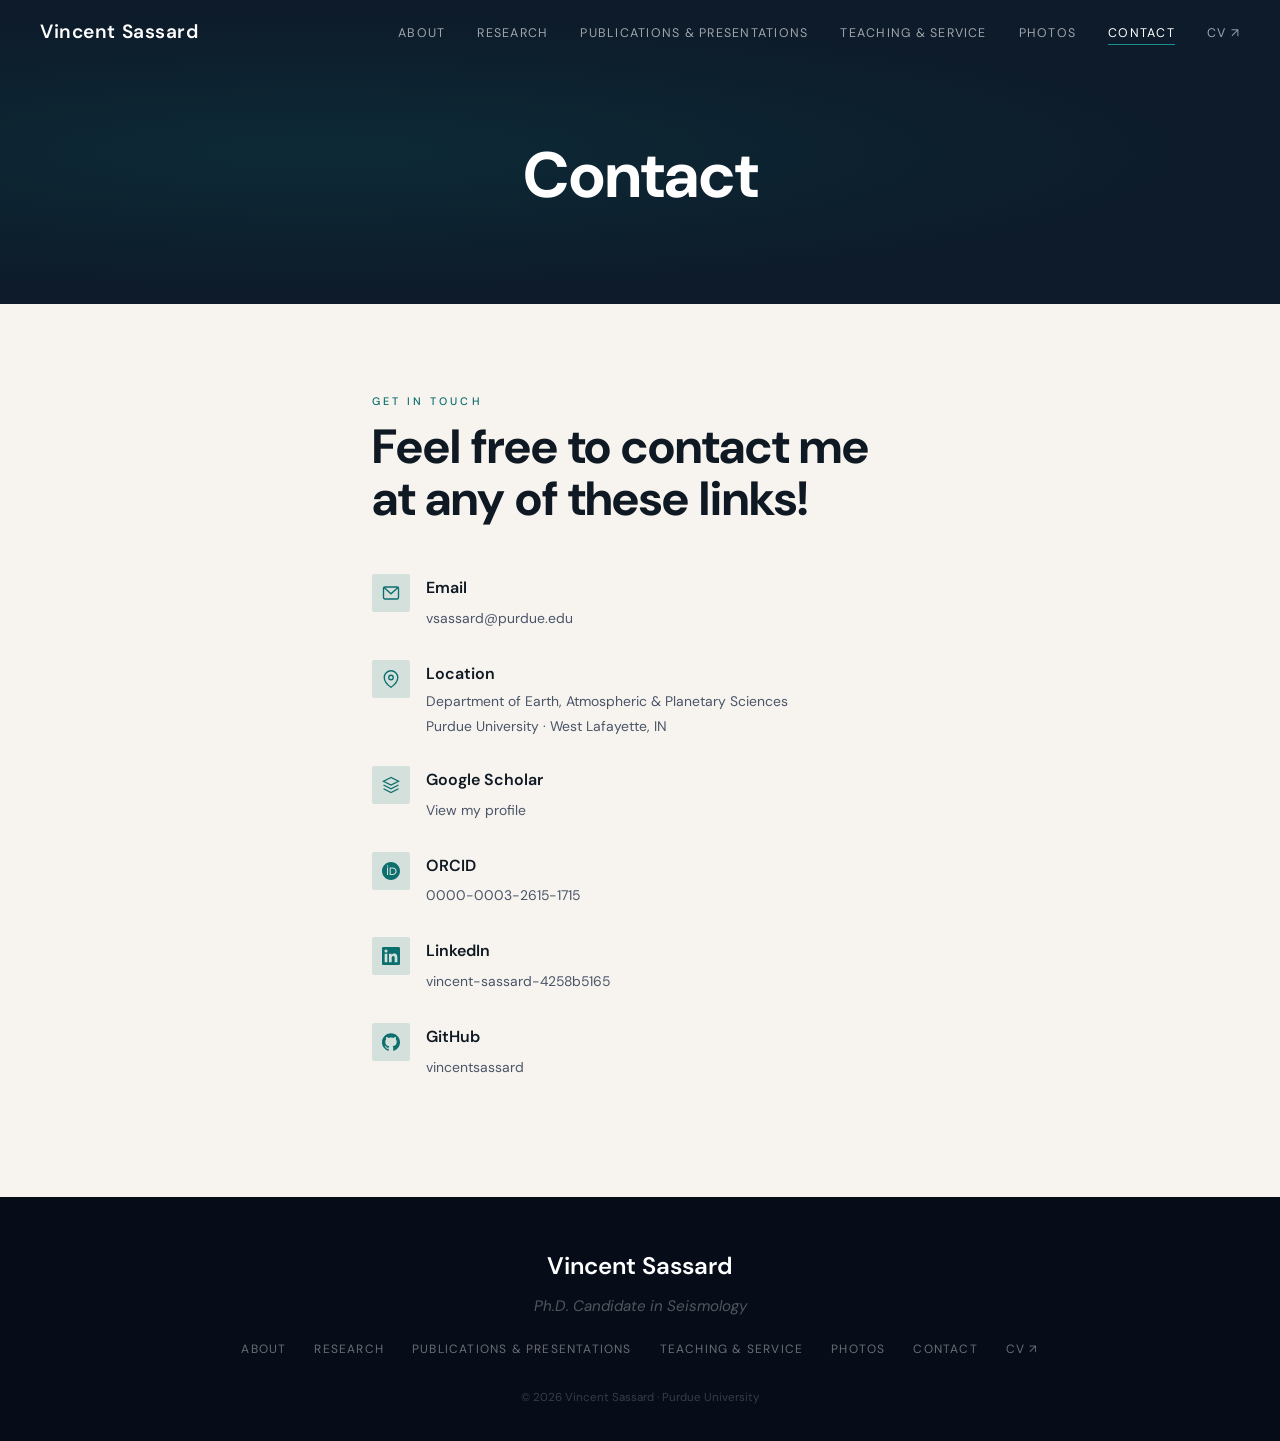
==== commit 9475891a: "Update contact.html" ====
--- a/contact.html
+++ b/contact.html
@@ -6,8 +6,8 @@
   <title>Contact — Vincent Sassard</title>
   <meta name="description" content="Contact Vincent Sassard, Ph.D. Candidate in seismology at Purdue University." />
   <link rel="stylesheet" href="style.css" />
-  <link rel="icon" type="image/x-icon" href="favicon.ico">
-  <link rel="icon" type="image/png" sizes="32x32" href="favicon-32x32.png">
+  <link rel="icon" type="image/x-icon" href="images/favicon.ico">
+  <link rel="icon" type="image/png" sizes="32x32" href="images/favicon-32x32.png">
 </head>
 <body>
 
@@ -17,7 +17,7 @@
       <li><a href="index.html">About</a></li>
       <li><a href="research.html">Research</a></li>
       <li><a href="presentations.html">Publications &amp; Presentations</a></li>
-      <li><a href="teaching.html">Teaching</a></li>
+      <li><a href="teaching.html">Teaching &amp; Service</a></li>
       <li><a href="photos.html">Photos</a></li>
       <li><a href="contact.html" class="active">Contact</a></li>
       <li><a href="Vincent_SASSARD_CV_2026-05-25.pdf" target="_blank">CV ↗</a></li>
@@ -27,14 +27,14 @@
   <header class="page-header">
     <div class="page-header-inner">
       <h1>Contact</h1>
-      <p>Get in touch — I'm always happy to discuss science.</p>
+      <!-- <p>Get in touch — I'm always happy to discuss science.</p> -->
     </div>
   </header>
 
   <section>
     <div class="container" style="max-width: 600px;">
       <p class="section-label">Get in Touch</p>
-      <h2 class="section-title">Let's <em>Connect</em></h2>
+      <h2 class="section-title">Feel free to contact me at any of these links!</h2>
 
       <div class="contact-item fade-in">
         <div class="contact-item-icon">
@@ -107,7 +107,7 @@
         <a href="index.html">About</a>
         <a href="research.html">Research</a>
         <a href="presentations.html">Publications &amp; Presentations</a>
-        <a href="teaching.html">Teaching</a>
+        <a href="teaching.html">Teaching &amp; Service</a>
         <a href="photos.html">Photos</a>
         <a href="contact.html">Contact</a>
         <a href="Vincent_SASSARD_CV_2026-05-25.pdf" target="_blank">CV ↗</a>
